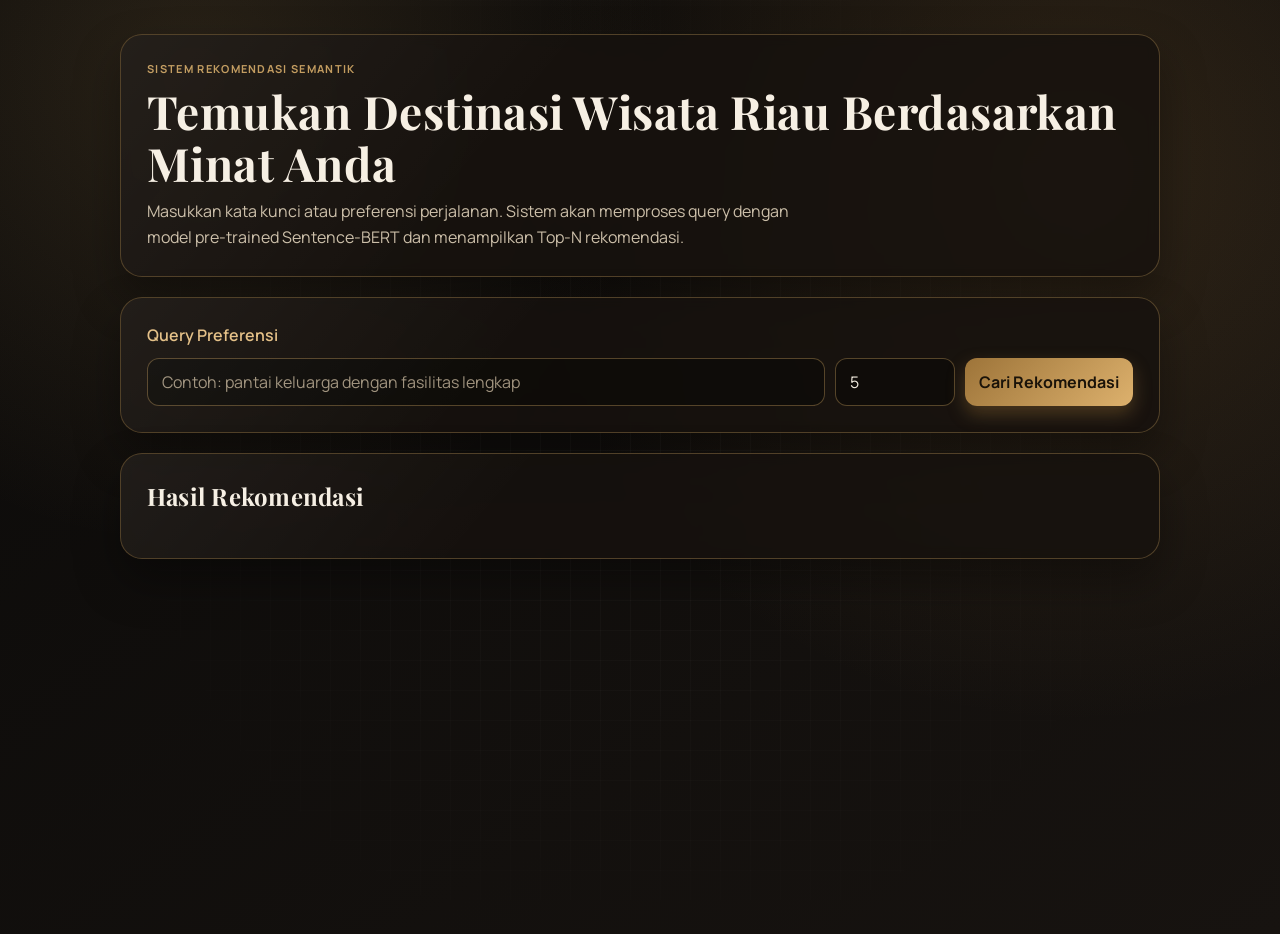
==== templates/index.html @ 0fe4cb05 "pertama" ====
<!DOCTYPE html>
<html lang="id">
  <head>
    <meta charset="UTF-8" />
    <meta name="viewport" content="width=device-width, initial-scale=1.0" />
    <title>Rekomendasi Wisata Riau</title>
    <link rel="preconnect" href="https://fonts.googleapis.com" />
    <link rel="preconnect" href="https://fonts.gstatic.com" crossorigin />
    <link
      href="https://fonts.googleapis.com/css2?family=Manrope:wght@400;500;700&family=Playfair+Display:wght@600;700&display=swap"
      rel="stylesheet"
    />
    <link rel="stylesheet" href="/static/style.css" />
  </head>
  <body>
    <main class="page">
      <section class="hero">
        <p class="eyebrow">Sistem Rekomendasi Semantik</p>
        <h1>Temukan Destinasi Wisata Riau Berdasarkan Minat Anda</h1>
        <p class="subtitle">
          Masukkan kata kunci atau preferensi perjalanan. Sistem akan memproses
          query dengan model pre-trained Sentence-BERT dan menampilkan Top-N
          rekomendasi.
        </p>
      </section>

      <section class="search-card">
        <form id="recommend-form">
          <label for="query">Query Preferensi</label>
          <div class="row">
            <input
              id="query"
              name="query"
              type="text"
              placeholder="Contoh: pantai keluarga dengan fasilitas lengkap"
              required
            />
            <input id="top_n" name="top_n" type="number" min="1" max="10" value="5" />
            <button type="submit">Cari Rekomendasi</button>
          </div>
        </form>
      </section>

      <section class="result-card">
        <h2>Hasil Rekomendasi</h2>
        <ul id="results"></ul>
      </section>
    </main>

    <script src="/static/script.js"></script>
  </body>
</html>
---- static/style.css ----
:root {
  --bg-1: #0b0a09;
  --bg-2: #171310;
  --panel: rgba(22, 18, 14, 0.82);
  --panel-edge: rgba(193, 154, 92, 0.35);
  --ink: #f6efe3;
  --muted: #ccbfa9;
  --accent: #c19a5c;
  --accent-strong: #e4bf84;
  --ring: rgba(193, 154, 92, 0.28);
}

* {
  box-sizing: border-box;
}

body {
  margin: 0;
  font-family: "Manrope", sans-serif;
  color: var(--ink);
  background:
    radial-gradient(circle at 15% 8%, rgba(193, 154, 92, 0.16), transparent 34%),
    radial-gradient(circle at 84% 18%, rgba(164, 121, 62, 0.2), transparent 42%),
    linear-gradient(145deg, var(--bg-1), var(--bg-2));
  min-height: 100vh;
  position: relative;
}

body::before {
  content: "";
  position: fixed;
  inset: 0;
  background-image: linear-gradient(rgba(255, 255, 255, 0.03) 1px, transparent 1px),
    linear-gradient(90deg, rgba(255, 255, 255, 0.03) 1px, transparent 1px);
  background-size: 30px 30px;
  mask-image: radial-gradient(circle at center, black, transparent 78%);
  pointer-events: none;
}

.page {
  width: min(1040px, 92vw);
  margin: 34px auto;
  display: grid;
  gap: 20px;
  animation: reveal 700ms ease-out;
}

.hero,
.search-card,
.result-card {
  background: var(--panel);
  backdrop-filter: blur(6px);
  border: 1px solid var(--panel-edge);
  border-radius: 22px;
  padding: 26px;
  box-shadow: 0 22px 45px rgba(0, 0, 0, 0.34);
  position: relative;
  overflow: hidden;
}

.hero::after,
.search-card::after,
.result-card::after {
  content: "";
  position: absolute;
  inset: 0;
  background: linear-gradient(130deg, rgba(255, 255, 255, 0.05), transparent 38%);
  pointer-events: none;
}

.eyebrow {
  margin: 0;
  color: var(--accent);
  font-weight: 700;
  letter-spacing: 0.12em;
  text-transform: uppercase;
  font-size: 11px;
}

h1 {
  margin: 10px 0;
  font-family: "Playfair Display", serif;
  font-size: clamp(28px, 3.7vw, 46px);
  line-height: 1.12;
  letter-spacing: 0.01em;
}

.subtitle {
  margin: 0;
  color: var(--muted);
  max-width: 68ch;
  line-height: 1.6;
}

label {
  display: block;
  font-weight: 600;
  margin-bottom: 12px;
  color: var(--accent-strong);
}

.row {
  display: grid;
  grid-template-columns: 1fr 120px auto;
  gap: 10px;
}

input,
button {
  border-radius: 12px;
  border: 1px solid rgba(193, 154, 92, 0.4);
  padding: 12px 14px;
  font: inherit;
}

input {
  color: var(--ink);
  background: rgba(12, 10, 8, 0.62);
}

input::placeholder {
  color: #9f927d;
}

input:focus {
  outline: 3px solid var(--ring);
  border-color: var(--accent);
}

button {
  border: 0;
  background: linear-gradient(135deg, #9d7439, #ddb16d);
  color: #1a1309;
  font-weight: 700;
  cursor: pointer;
  box-shadow: 0 8px 18px rgba(157, 116, 57, 0.38);
  transition: transform 200ms ease, filter 200ms ease;
}

button:hover {
  transform: translateY(-2px);
  filter: brightness(1.07);
}

.result-card h2 {
  margin-top: 0;
  font-family: "Playfair Display", serif;
  letter-spacing: 0.01em;
}

#results {
  list-style: none;
  margin: 0;
  padding: 0;
  display: grid;
  gap: 12px;
}

.item {
  border: 1px solid rgba(193, 154, 92, 0.26);
  border-radius: 14px;
  padding: 15px;
  background: linear-gradient(130deg, rgba(31, 25, 19, 0.96), rgba(16, 13, 10, 0.96));
  animation: rise 420ms ease-out;
}

.item h3 {
  margin: 0;
  font-family: "Playfair Display", serif;
  color: #f1dfbf;
}

.item p {
  margin: 8px 0 0;
  line-height: 1.55;
}

.meta {
  margin-top: 8px;
  color: var(--muted);
  font-size: 14px;
}

@keyframes reveal {
  from {
    opacity: 0;
    transform: translateY(10px);
  }
  to {
    opacity: 1;
    transform: translateY(0);
  }
}

@keyframes rise {
  from {
    opacity: 0;
    transform: translateY(6px);
  }
  to {
    opacity: 1;
    transform: translateY(0);
  }
}

@media (max-width: 780px) {
  .hero,
  .search-card,
  .result-card {
    padding: 20px;
  }

  .row {
    grid-template-columns: 1fr;
  }
}
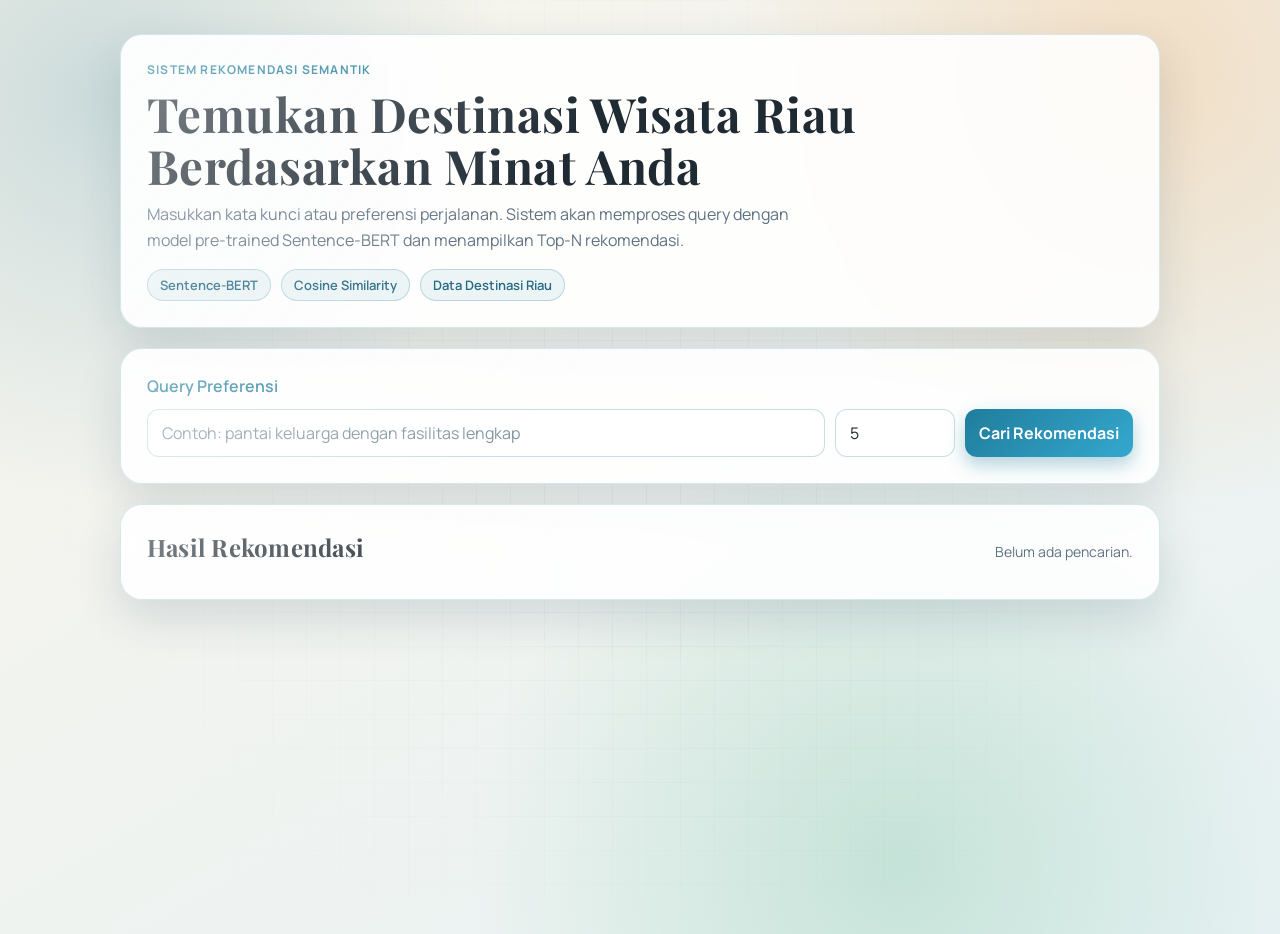
==== commit 0d2622d2: "mengubah tampilan ui Co-authored-by: Copilot <copilot@github.com>" ====
--- a/templates/index.html
+++ b/templates/index.html
@@ -22,6 +22,11 @@
           query dengan model pre-trained Sentence-BERT dan menampilkan Top-N
           rekomendasi.
         </p>
+        <div class="hero-tags">
+          <span class="hero-tag">Sentence-BERT</span>
+          <span class="hero-tag">Cosine Similarity</span>
+          <span class="hero-tag">Data Destinasi Riau</span>
+        </div>
       </section>
 
       <section class="search-card">
@@ -42,7 +47,10 @@
       </section>
 
       <section class="result-card">
-        <h2>Hasil Rekomendasi</h2>
+        <div class="result-head">
+          <h2>Hasil Rekomendasi</h2>
+          <p id="result-summary">Belum ada pencarian.</p>
+        </div>
         <ul id="results"></ul>
       </section>
     </main>
--- a/static/style.css
+++ b/static/style.css
@@ -1,13 +1,13 @@
 :root {
-  --bg-1: #0b0a09;
-  --bg-2: #171310;
-  --panel: rgba(22, 18, 14, 0.82);
-  --panel-edge: rgba(193, 154, 92, 0.35);
-  --ink: #f6efe3;
-  --muted: #ccbfa9;
-  --accent: #c19a5c;
-  --accent-strong: #e4bf84;
-  --ring: rgba(193, 154, 92, 0.28);
+  --bg-1: #f8f4eb;
+  --bg-2: #e8f2f4;
+  --panel: rgba(255, 255, 255, 0.88);
+  --panel-edge: rgba(29, 123, 155, 0.17);
+  --ink: #1f2a33;
+  --muted: #5f7282;
+  --accent: #1e7b9a;
+  --accent-strong: #f19b3f;
+  --ring: rgba(30, 123, 154, 0.22);
 }
 
 * {
@@ -19,9 +19,10 @@
   font-family: "Manrope", sans-serif;
   color: var(--ink);
   background:
-    radial-gradient(circle at 15% 8%, rgba(193, 154, 92, 0.16), transparent 34%),
-    radial-gradient(circle at 84% 18%, rgba(164, 121, 62, 0.2), transparent 42%),
-    linear-gradient(145deg, var(--bg-1), var(--bg-2));
+    radial-gradient(circle at 8% 10%, rgba(30, 123, 154, 0.2), transparent 28%),
+    radial-gradient(circle at 90% 8%, rgba(241, 155, 63, 0.24), transparent 30%),
+    radial-gradient(circle at 70% 92%, rgba(78, 178, 132, 0.24), transparent 34%),
+    linear-gradient(150deg, var(--bg-1), var(--bg-2));
   min-height: 100vh;
   position: relative;
 }
@@ -30,9 +31,9 @@
   content: "";
   position: fixed;
   inset: 0;
-  background-image: linear-gradient(rgba(255, 255, 255, 0.03) 1px, transparent 1px),
-    linear-gradient(90deg, rgba(255, 255, 255, 0.03) 1px, transparent 1px);
-  background-size: 30px 30px;
+  background-image: linear-gradient(rgba(24, 53, 66, 0.04) 1px, transparent 1px),
+    linear-gradient(90deg, rgba(24, 53, 66, 0.04) 1px, transparent 1px);
+  background-size: 34px 34px;
   mask-image: radial-gradient(circle at center, black, transparent 78%);
   pointer-events: none;
 }
@@ -42,18 +43,18 @@
   margin: 34px auto;
   display: grid;
   gap: 20px;
-  animation: reveal 700ms ease-out;
+  animation: reveal 620ms ease-out;
 }
 
 .hero,
 .search-card,
 .result-card {
   background: var(--panel);
-  backdrop-filter: blur(6px);
+  backdrop-filter: blur(8px);
   border: 1px solid var(--panel-edge);
   border-radius: 22px;
   padding: 26px;
-  box-shadow: 0 22px 45px rgba(0, 0, 0, 0.34);
+  box-shadow: 0 18px 45px rgba(31, 54, 76, 0.14);
   position: relative;
   overflow: hidden;
 }
@@ -64,7 +65,7 @@
   content: "";
   position: absolute;
   inset: 0;
-  background: linear-gradient(130deg, rgba(255, 255, 255, 0.05), transparent 38%);
+  background: linear-gradient(130deg, rgba(255, 255, 255, 0.45), transparent 42%);
   pointer-events: none;
 }
 
@@ -72,16 +73,16 @@
   margin: 0;
   color: var(--accent);
   font-weight: 700;
-  letter-spacing: 0.12em;
+  letter-spacing: 0.1em;
   text-transform: uppercase;
-  font-size: 11px;
+  font-size: 12px;
 }
 
 h1 {
   margin: 10px 0;
   font-family: "Playfair Display", serif;
-  font-size: clamp(28px, 3.7vw, 46px);
-  line-height: 1.12;
+  font-size: clamp(30px, 3.7vw, 48px);
+  line-height: 1.1;
   letter-spacing: 0.01em;
 }
 
@@ -90,13 +91,30 @@
   color: var(--muted);
   max-width: 68ch;
   line-height: 1.6;
+}
+
+.hero-tags {
+  margin-top: 16px;
+  display: flex;
+  flex-wrap: wrap;
+  gap: 10px;
+}
+
+.hero-tag {
+  padding: 6px 12px;
+  border-radius: 999px;
+  border: 1px solid rgba(30, 123, 154, 0.25);
+  background: rgba(30, 123, 154, 0.08);
+  font-size: 13px;
+  font-weight: 600;
+  color: #246a84;
 }
 
 label {
   display: block;
   font-weight: 600;
   margin-bottom: 12px;
-  color: var(--accent-strong);
+  color: var(--accent);
 }
 
 .row {
@@ -108,18 +126,18 @@
 input,
 button {
   border-radius: 12px;
-  border: 1px solid rgba(193, 154, 92, 0.4);
+  border: 1px solid rgba(30, 123, 154, 0.25);
   padding: 12px 14px;
   font: inherit;
 }
 
 input {
-  color: var(--ink);
-  background: rgba(12, 10, 8, 0.62);
+  color: #1d2a34;
+  background: rgba(255, 255, 255, 0.9);
 }
 
 input::placeholder {
-  color: #9f927d;
+  color: #8093a0;
 }
 
 input:focus {
@@ -129,23 +147,37 @@
 
 button {
   border: 0;
-  background: linear-gradient(135deg, #9d7439, #ddb16d);
-  color: #1a1309;
+  background: linear-gradient(135deg, #207d9c, #34a8cf);
+  color: #ffffff;
   font-weight: 700;
   cursor: pointer;
-  box-shadow: 0 8px 18px rgba(157, 116, 57, 0.38);
+  box-shadow: 0 8px 18px rgba(32, 125, 156, 0.34);
   transition: transform 200ms ease, filter 200ms ease;
 }
 
 button:hover {
   transform: translateY(-2px);
-  filter: brightness(1.07);
+  filter: saturate(1.08);
+}
+
+.result-head {
+  display: flex;
+  align-items: baseline;
+  justify-content: space-between;
+  gap: 12px;
+  margin-bottom: 10px;
 }
 
 .result-card h2 {
-  margin-top: 0;
+  margin: 0;
   font-family: "Playfair Display", serif;
   letter-spacing: 0.01em;
+}
+
+#result-summary {
+  margin: 0;
+  font-size: 14px;
+  color: var(--muted);
 }
 
 #results {
@@ -157,17 +189,23 @@
 }
 
 .item {
-  border: 1px solid rgba(193, 154, 92, 0.26);
+  border: 1px solid rgba(30, 123, 154, 0.22);
   border-radius: 14px;
-  padding: 15px;
-  background: linear-gradient(130deg, rgba(31, 25, 19, 0.96), rgba(16, 13, 10, 0.96));
+  padding: 16px;
+  background: linear-gradient(130deg, rgba(255, 255, 255, 0.92), rgba(240, 247, 250, 0.9));
   animation: rise 420ms ease-out;
+  transition: transform 180ms ease, box-shadow 180ms ease;
+}
+
+.item:hover {
+  transform: translateY(-2px);
+  box-shadow: 0 12px 24px rgba(31, 84, 107, 0.12);
 }
 
 .item h3 {
   margin: 0;
   font-family: "Playfair Display", serif;
-  color: #f1dfbf;
+  color: #1e3140;
 }
 
 .item p {
@@ -176,9 +214,51 @@
 }
 
 .meta {
-  margin-top: 8px;
+  margin-top: 10px;
   color: var(--muted);
   font-size: 14px;
+}
+
+.chip-row {
+  margin-top: 10px;
+  display: flex;
+  flex-wrap: wrap;
+  gap: 8px;
+}
+
+.chip {
+  display: inline-flex;
+  align-items: center;
+  padding: 5px 10px;
+  border-radius: 999px;
+  background: rgba(30, 123, 154, 0.1);
+  color: #1e6178;
+  border: 1px solid rgba(30, 123, 154, 0.2);
+  font-size: 12px;
+  font-weight: 600;
+}
+
+.score-wrap {
+  margin-top: 10px;
+}
+
+.score-label {
+  font-size: 13px;
+  color: #496575;
+}
+
+.score-track {
+  margin-top: 6px;
+  height: 8px;
+  border-radius: 999px;
+  background: rgba(30, 123, 154, 0.12);
+  overflow: hidden;
+}
+
+.score-fill {
+  height: 100%;
+  border-radius: 999px;
+  background: linear-gradient(90deg, #2a90b2, #f19b3f);
 }
 
 @keyframes reveal {
@@ -210,6 +290,11 @@
     padding: 20px;
   }
 
+  .result-head {
+    flex-direction: column;
+    align-items: flex-start;
+  }
+
   .row {
     grid-template-columns: 1fr;
   }
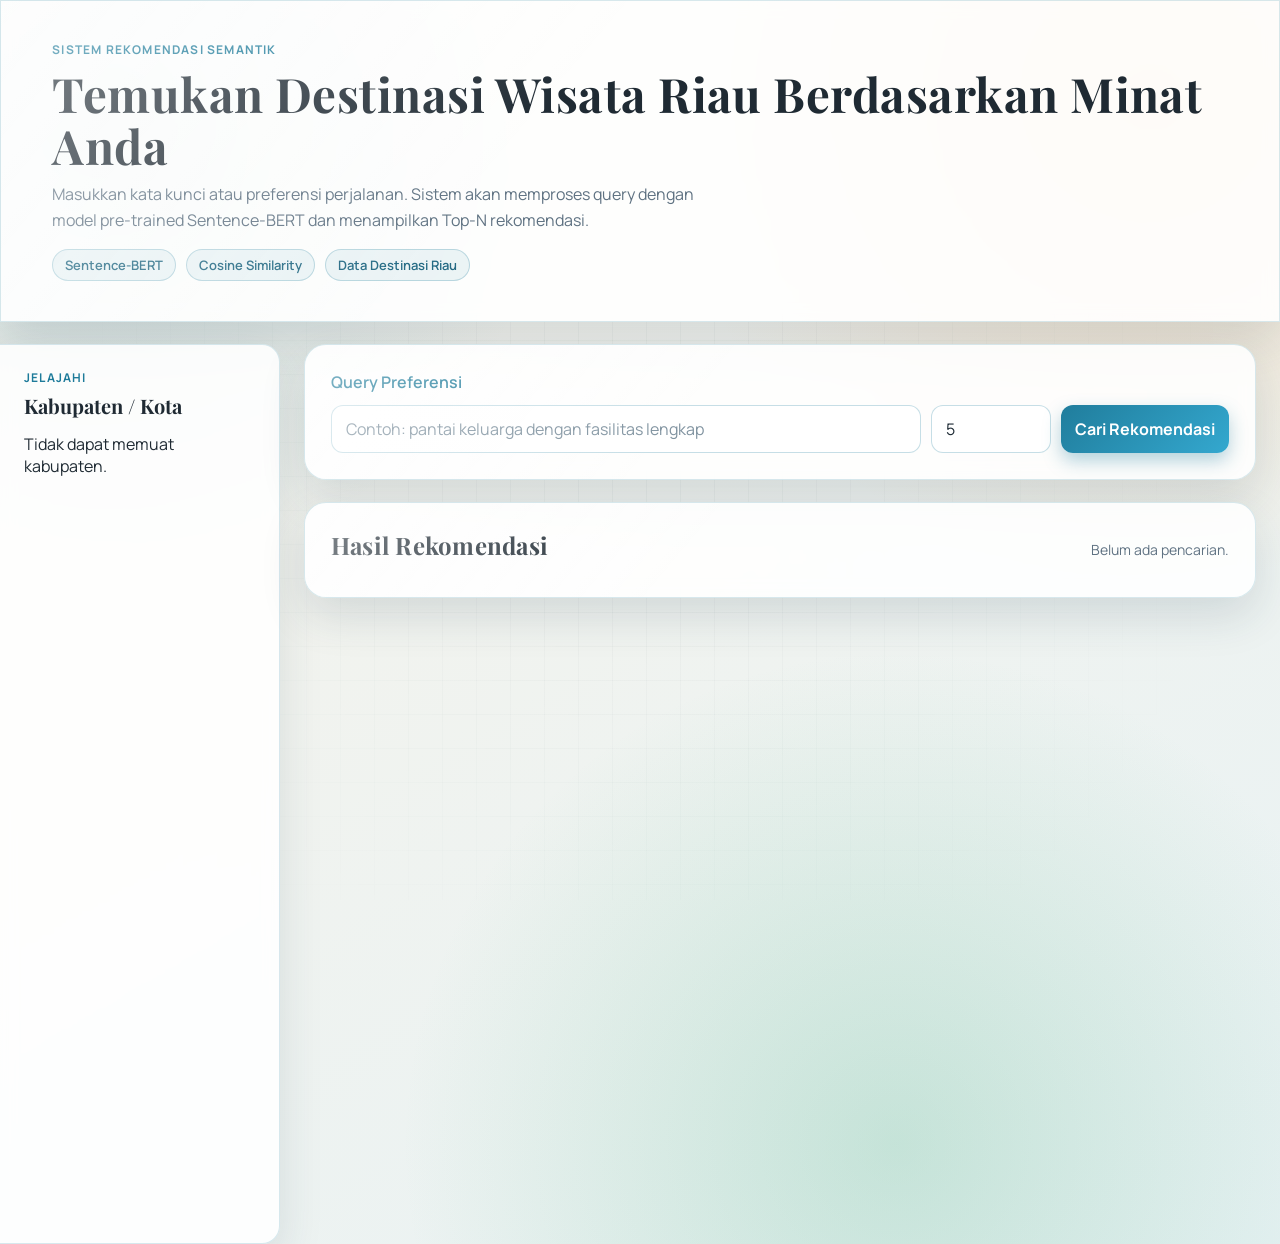
==== commit fcaf2d08: "penambahan lokasi dan sidebar" ====
--- a/templates/index.html
+++ b/templates/index.html
@@ -29,30 +29,40 @@
         </div>
       </section>
 
-      <section class="search-card">
-        <form id="recommend-form">
-          <label for="query">Query Preferensi</label>
-          <div class="row">
-            <input
-              id="query"
-              name="query"
-              type="text"
-              placeholder="Contoh: pantai keluarga dengan fasilitas lengkap"
-              required
-            />
-            <input id="top_n" name="top_n" type="number" min="1" max="10" value="5" />
-            <button type="submit">Cari Rekomendasi</button>
-          </div>
-        </form>
-      </section>
+      <div class="layout">
+        <aside class="sidebar">
+          <p class="eyebrow">Jelajahi</p>
+          <h2>Kabupaten / Kota</h2>
+          <ul id="location-list" class="location-list"></ul>
+        </aside>
 
-      <section class="result-card">
-        <div class="result-head">
-          <h2>Hasil Rekomendasi</h2>
-          <p id="result-summary">Belum ada pencarian.</p>
+        <div class="main-col">
+          <section class="search-card">
+            <form id="recommend-form">
+              <label for="query">Query Preferensi</label>
+              <div class="row">
+                <input
+                  id="query"
+                  name="query"
+                  type="text"
+                  placeholder="Contoh: pantai keluarga dengan fasilitas lengkap"
+                  required
+                />
+                <input id="top_n" name="top_n" type="number" min="1" max="10" value="5" />
+                <button type="submit">Cari Rekomendasi</button>
+              </div>
+            </form>
+          </section>
+
+          <section class="result-card">
+            <div class="result-head">
+              <h2 id="result-title">Hasil Rekomendasi</h2>
+              <p id="result-summary">Belum ada pencarian.</p>
+            </div>
+            <ul id="results"></ul>
+          </section>
         </div>
-        <ul id="results"></ul>
-      </section>
+      </div>
     </main>
 
     <script src="/static/script.js"></script>
--- a/static/style.css
+++ b/static/style.css
@@ -39,10 +39,10 @@
 }
 
 .page {
-  width: min(1040px, 92vw);
-  margin: 34px auto;
-  display: grid;
-  gap: 20px;
+  width: 100%;
+  margin: 0;
+  display: grid;
+  gap: 22px;
   animation: reveal 620ms ease-out;
 }
 
@@ -59,6 +59,13 @@
   overflow: hidden;
 }
 
+/* Header full-bleed: menempel tepi kiri & kanan jendela */
+.hero {
+  width: 100%;
+  border-radius: 0;
+  padding: 40px clamp(24px, 4vw, 56px);
+}
+
 .hero::after,
 .search-card::after,
 .result-card::after {
@@ -202,6 +209,17 @@
   box-shadow: 0 12px 24px rgba(31, 84, 107, 0.12);
 }
 
+.item-link {
+  display: block;
+  color: inherit;
+  text-decoration: none;
+}
+
+.item-link:focus-visible {
+  outline: 3px solid var(--ring);
+  border-radius: 10px;
+}
+
 .item h3 {
   margin: 0;
   font-family: "Playfair Display", serif;
@@ -211,6 +229,22 @@
 .item p {
   margin: 8px 0 0;
   line-height: 1.55;
+}
+
+.gallery {
+  margin-top: 12px;
+  display: grid;
+  grid-template-columns: repeat(3, minmax(0, 1fr));
+  gap: 8px;
+}
+
+.gallery img {
+  width: 100%;
+  height: 110px;
+  object-fit: cover;
+  border-radius: 10px;
+  border: 1px solid rgba(30, 123, 154, 0.18);
+  background: #d9e7ed;
 }
 
 .meta {
@@ -261,6 +295,82 @@
   background: linear-gradient(90deg, #2a90b2, #f19b3f);
 }
 
+.detail-page {
+  max-width: min(1200px, 96vw);
+  margin: 24px auto;
+  gap: 16px;
+}
+
+.detail-hero {
+  padding-top: 20px;
+}
+
+.back-link {
+  display: inline-flex;
+  margin-bottom: 12px;
+  color: #1f6c87;
+  font-weight: 600;
+  text-decoration: none;
+}
+
+.back-link:hover {
+  text-decoration: underline;
+}
+
+.detail-gallery {
+  display: grid;
+  grid-template-columns: repeat(3, minmax(0, 1fr));
+  gap: 10px;
+}
+
+.detail-gallery img {
+  width: 100%;
+  height: 230px;
+  object-fit: cover;
+  border-radius: 12px;
+  border: 1px solid rgba(30, 123, 154, 0.2);
+  background: #d9e7ed;
+}
+
+.detail-card {
+  max-width: 720px;
+}
+
+.detail-card h1 {
+  margin: 6px 0 0;
+  font-size: clamp(24px, 3.2vw, 38px);
+}
+
+.detail-heading {
+  margin: 18px 0 0;
+  font-size: 15px;
+  font-weight: 700;
+  letter-spacing: 0.02em;
+  color: var(--accent);
+}
+
+.detail-description {
+  margin: 8px 0 0;
+  font-size: 16px;
+  line-height: 1.7;
+  color: var(--ink);
+}
+
+.detail-card .meta {
+  margin-top: 14px;
+  padding-top: 14px;
+  border-top: 1px solid rgba(30, 123, 154, 0.15);
+}
+
+.detail-map {
+  margin-top: 12px;
+  height: 260px;
+  border: 1px solid rgba(30, 123, 154, 0.2);
+  border-radius: 12px;
+  overflow: hidden;
+  z-index: 0;
+}
+
 @keyframes reveal {
   from {
     opacity: 0;
@@ -298,4 +408,109 @@
   .row {
     grid-template-columns: 1fr;
   }
-}
+
+  .gallery {
+    grid-template-columns: 1fr;
+  }
+
+  .gallery img {
+    height: 170px;
+  }
+
+  .detail-gallery {
+    grid-template-columns: 1fr;
+  }
+
+  .detail-gallery img {
+    height: 210px;
+  }
+}
+
+.layout {
+  display: grid;
+  grid-template-columns: 280px 1fr;
+  gap: 0;
+  align-items: start;
+}
+
+.sidebar {
+  background: var(--panel);
+  backdrop-filter: blur(8px);
+  border: 1px solid var(--panel-edge);
+  border-left: none;
+  position: sticky;
+  top: 0;
+  align-self: start;
+  height: 100vh;
+  border-radius: 0 18px 18px 0;
+  box-shadow: 0 18px 45px rgba(31, 54, 76, 0.12);
+  padding: 24px;
+  overflow-y: auto;
+}
+
+.sidebar h2 {
+  margin: 6px 0 14px;
+  font-family: "Playfair Display", serif;
+  font-size: 20px;
+}
+
+.location-list {
+  list-style: none;
+  margin: 0;
+  padding: 0;
+  display: grid;
+  gap: 6px;
+}
+
+.location-btn {
+  width: 100%;
+  text-align: left;
+  border: 1px solid rgba(30, 123, 154, 0.18);
+  border-radius: 12px;
+  background: rgba(255, 255, 255, 0.7);
+  color: var(--ink);
+  font-weight: 600;
+  font-size: 14px;
+  padding: 10px 12px;
+  cursor: pointer;
+  transition: background 160ms ease, transform 160ms ease, box-shadow 160ms ease;
+}
+
+.location-btn:hover {
+  background: rgba(30, 123, 154, 0.08);
+  transform: translateX(2px);
+}
+
+.location-btn.active {
+  background: linear-gradient(135deg, #207d9c, #34a8cf);
+  color: #fff;
+  border-color: transparent;
+}
+
+.main-col {
+  display: grid;
+  gap: 22px;
+  min-width: 0;
+  padding: 0 24px 24px 24px;
+}
+
+@media (max-width: 780px) {
+  .layout {
+    grid-template-columns: 1fr;
+  }
+
+  .sidebar {
+    position: static;
+    height: auto;
+    border-radius: 16px;
+    margin: 0 16px;
+  }
+
+  .hero {
+    padding: 28px 16px;
+  }
+
+  .main-col {
+    padding: 0 16px 16px 16px;
+  }
+}
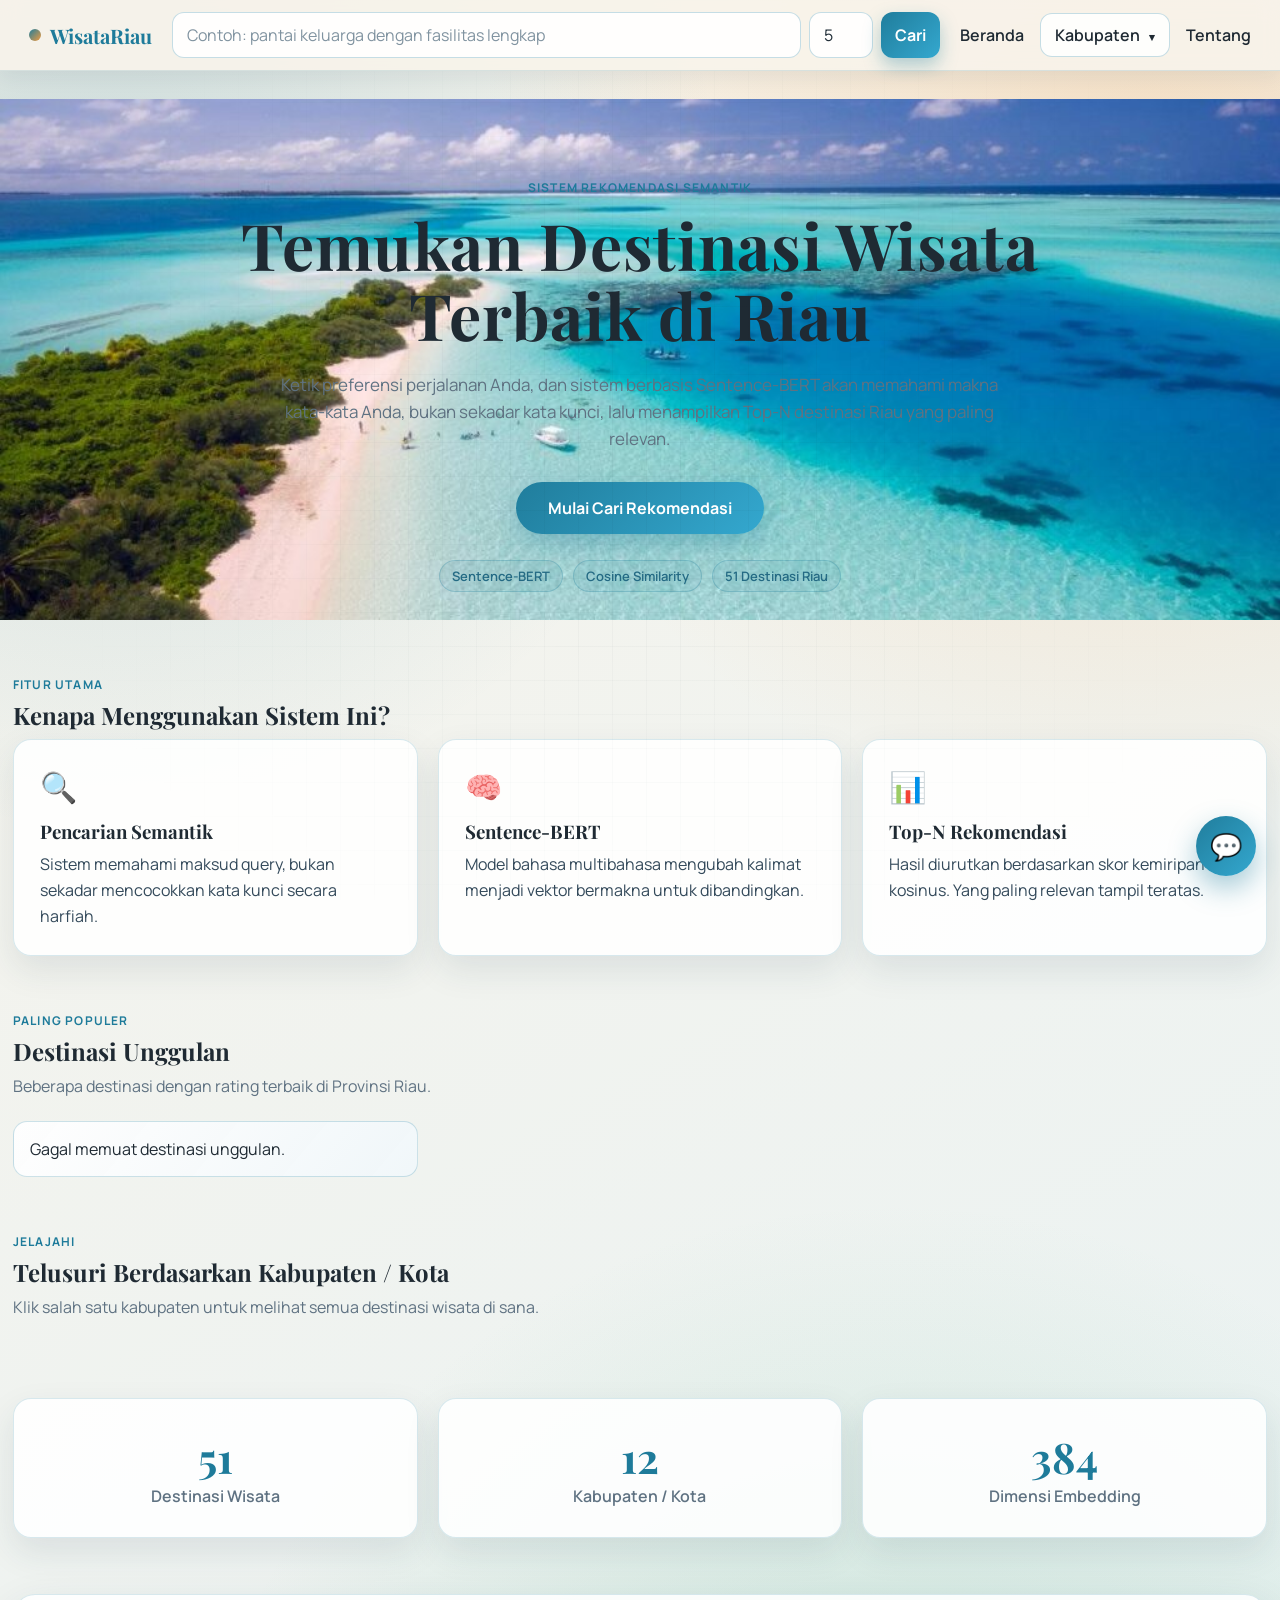
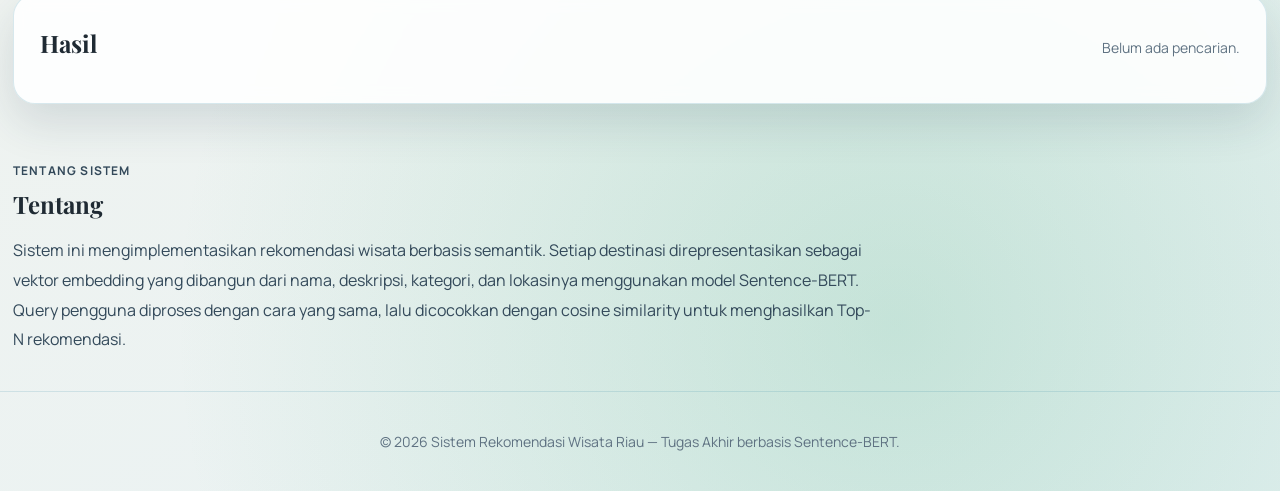
==== commit 0c90dc91: "update maps + dashboard" ====
--- a/templates/index.html
+++ b/templates/index.html
@@ -13,57 +13,156 @@
     <link rel="stylesheet" href="/static/style.css" />
   </head>
   <body>
-    <main class="page">
-      <section class="hero">
+    <header class="navbar">
+      <div class="navbar-inner">
+        <a class="brand" href="#beranda">
+          <span class="brand-dot"></span> WisataRiau
+        </a>
+        <form id="recommend-form" class="navbar-search">
+          <input
+            id="query"
+            name="query"
+            type="text"
+            placeholder="Contoh: pantai keluarga dengan fasilitas lengkap"
+            required
+          />
+          <input id="top_n" name="top_n" type="number" min="1" max="10" value="5" />
+          <button type="submit">Cari</button>
+        </form>
+        <nav class="nav-menu">
+          <a href="#beranda">Beranda</a>
+          <div class="dropdown">
+            <button id="locations-toggle" class="dropdown-toggle" type="button">
+              Kabupaten <span class="caret">&#9662;</span>
+            </button>
+            <ul id="location-dropdown" class="dropdown-menu"></ul>
+          </div>
+          <a href="#tentang">Tentang</a>
+        </nav>
+      </div>
+    </header>
+
+    <main class="landing">
+      <section id="beranda" class="landing-hero">
         <p class="eyebrow">Sistem Rekomendasi Semantik</p>
-        <h1>Temukan Destinasi Wisata Riau Berdasarkan Minat Anda</h1>
+        <h1>Temukan Destinasi Wisata Terbaik di Riau</h1>
         <p class="subtitle">
-          Masukkan kata kunci atau preferensi perjalanan. Sistem akan memproses
-          query dengan model pre-trained Sentence-BERT dan menampilkan Top-N
-          rekomendasi.
+          Ketik preferensi perjalanan Anda, dan sistem berbasis Sentence-BERT
+          akan memahami makna kata-kata Anda, bukan sekadar kata kunci, lalu
+          menampilkan Top-N destinasi Riau yang paling relevan.
         </p>
+        <div class="hero-cta">
+          <a class="cta-btn" href="#hasil">Mulai Cari Rekomendasi</a>
+        </div>
         <div class="hero-tags">
           <span class="hero-tag">Sentence-BERT</span>
           <span class="hero-tag">Cosine Similarity</span>
-          <span class="hero-tag">Data Destinasi Riau</span>
+          <span class="hero-tag">51 Destinasi Riau</span>
         </div>
       </section>
 
-      <div class="layout">
-        <aside class="sidebar">
-          <p class="eyebrow">Jelajahi</p>
-          <h2>Kabupaten / Kota</h2>
-          <ul id="location-list" class="location-list"></ul>
-        </aside>
+      <section class="features">
+        <p class="eyebrow">Fitur Utama</p>
+        <h2>Kenapa Menggunakan Sistem Ini?</h2>
+        <div class="feature-grid">
+          <article class="feature-card">
+            <span class="feature-icon">&#128269;</span>
+            <h3>Pencarian Semantik</h3>
+            <p>Sistem memahami maksud query, bukan sekadar mencocokkan kata kunci secara harfiah.</p>
+          </article>
+          <article class="feature-card">
+            <span class="feature-icon">&#129504;</span>
+            <h3>Sentence-BERT</h3>
+            <p>Model bahasa multibahasa mengubah kalimat menjadi vektor bermakna untuk dibandingkan.</p>
+          </article>
+          <article class="feature-card">
+            <span class="feature-icon">&#128202;</span>
+            <h3>Top-N Rekomendasi</h3>
+            <p>Hasil diurutkan berdasarkan skor kemiripan kosinus. Yang paling relevan tampil teratas.</p>
+          </article>
+        </div>
+      </section>
 
-        <div class="main-col">
-          <section class="search-card">
-            <form id="recommend-form">
-              <label for="query">Query Preferensi</label>
-              <div class="row">
-                <input
-                  id="query"
-                  name="query"
-                  type="text"
-                  placeholder="Contoh: pantai keluarga dengan fasilitas lengkap"
-                  required
-                />
-                <input id="top_n" name="top_n" type="number" min="1" max="10" value="5" />
-                <button type="submit">Cari Rekomendasi</button>
-              </div>
-            </form>
-          </section>
+      <section id="unggulan" class="featured">
+        <p class="eyebrow">Paling Populer</p>
+        <h2>Destinasi Unggulan</h2>
+        <p class="section-sub">Beberapa destinasi dengan rating terbaik di Provinsi Riau.</p>
+        <ul id="featured-list" class="featured-grid"></ul>
+      </section>
+      <section id="kabupaten" class="locations-section">
+        <p class="eyebrow">Jelajahi</p>
+        <h2>Telusuri Berdasarkan Kabupaten / Kota</h2>
+        <p class="section-sub">Klik salah satu kabupaten untuk melihat semua destinasi wisata di sana.</p>
+        <ul id="location-grid" class="location-grid"></ul>
+      </section>
 
-          <section class="result-card">
-            <div class="result-head">
-              <h2 id="result-title">Hasil Rekomendasi</h2>
-              <p id="result-summary">Belum ada pencarian.</p>
-            </div>
-            <ul id="results"></ul>
-          </section>
+      <section class="stats">
+        <div class="stat">
+          <strong id="stat-destinations">51</strong>
+          <span>Destinasi Wisata</span>
         </div>
+        <div class="stat">
+          <strong id="stat-locations">12</strong>
+          <span>Kabupaten / Kota</span>
+        </div>
+        <div class="stat">
+          <strong>384</strong>
+          <span>Dimensi Embedding</span>
+        </div>
+      </section>
+
+      <section id="hasil" class="results-section">
+        <div class="result-head">
+          <h2 id="result-title">Hasil</h2>
+          <p id="result-summary">Belum ada pencarian.</p>
+        </div>
+        <ul id="results"></ul>
+      </section>
+
+      <section id="tentang" class="about">
+        <p class="eyebrow">Tentang Sistem</p>
+        <h2>Tentang</h2>
+        <p>
+          Sistem ini mengimplementasikan rekomendasi wisata berbasis semantik.
+          Setiap destinasi direpresentasikan sebagai vektor embedding yang
+          dibangun dari nama, deskripsi, kategori, dan lokasinya menggunakan
+          model Sentence-BERT. Query pengguna diproses dengan cara yang sama,
+          lalu dicocokkan dengan cosine similarity untuk menghasilkan Top-N
+          rekomendasi.
+        </p>
+      </section>
+    </main>
+
+    <div class="chatbot">
+      <div id="chatbot-panel" class="chatbot-panel">
+        <div class="chatbot-header">
+          <span class="chatbot-avatar">🤖</span>
+          <div>
+            <strong>WisataRiau Assistant</strong>
+            <small>Asisten wisata Riau</small>
+          </div>
+          <button id="chatbot-close" class="chatbot-close" type="button" aria-label="Tutup">&times;</button>
+        </div>
+        <div id="chatbot-messages" class="chatbot-messages">
+          <div class="chat-msg bot">Halo! 👋 Tanyakan apa saja tentang destinasi wisata Riau.</div>
+        </div>
+        <form id="chatbot-form" class="chatbot-form">
+          <input id="chatbot-input" type="text" placeholder="Tulis pesan..." autocomplete="off" />
+          <button type="submit" aria-label="Kirim">&#10148;</button>
+        </form>
       </div>
-    </main>
+      <button id="chatbot-toggle" class="chatbot-toggle" type="button" aria-label="Buka chatbot">
+        <span class="chatbot-icon">&#128172;</span>
+        <span class="chatbot-close-icon">&times;</span>
+      </button>
+    </div>
+
+    <footer class="site-footer">
+      <p>
+        &copy; 2026 Sistem Rekomendasi Wisata Riau &mdash; Tugas Akhir
+        berbasis Sentence-BERT.
+      </p>
+    </footer>
 
     <script src="/static/script.js"></script>
   </body>
--- a/static/style.css
+++ b/static/style.css
@@ -16,6 +16,7 @@
 
 body {
   margin: 0;
+  overflow-x: hidden;
   font-family: "Manrope", sans-serif;
   color: var(--ink);
   background:
@@ -334,6 +335,11 @@
 
 .detail-card {
   max-width: 720px;
+}
+
+/* Deskripsi & Lokasi (bukan kartu nama pertama) selebar galeri */
+.detail-page .detail-card:not(:first-child) {
+  max-width: none;
 }
 
 .detail-card h1 {
@@ -514,3 +520,547 @@
     padding: 0 16px 16px 16px;
   }
 }
+/* ============ Landing page ============ */
+.landing {
+  width: min(1400px, 98vw);
+  margin: 0 auto;
+  padding: 28px 0 0;
+  display: grid;
+  gap: 56px;
+}
+
+/* Navbar */
+.navbar {
+  position: sticky;
+  top: 0;
+  z-index: 200;
+  background: rgba(248, 244, 235, 0.92);
+  backdrop-filter: blur(10px);
+  border-bottom: 1px solid rgba(30, 123, 154, 0.15);
+  box-shadow: 0 6px 18px rgba(31, 54, 76, 0.08);
+}
+
+.navbar-inner {
+  width: min(1400px, 98vw);
+  margin: 0 auto;
+  display: grid;
+  grid-template-columns: auto minmax(0, 1fr) auto;
+  align-items: center;
+  gap: 20px;
+  padding: 12px 16px;
+}
+
+.brand {
+  display: inline-flex;
+  align-items: center;
+  gap: 9px;
+  font-family: "Playfair Display", serif;
+  font-weight: 700;
+  font-size: 20px;
+  color: var(--accent);
+  text-decoration: none;
+  white-space: nowrap;
+}
+
+.brand-dot {
+  width: 12px;
+  height: 12px;
+  border-radius: 50%;
+  background: linear-gradient(135deg, #207d9c, #f19b3f);
+}
+
+.navbar-search {
+  display: grid;
+  grid-template-columns: minmax(0, 1fr) 64px auto;
+  gap: 8px;
+}
+
+.navbar-search input {
+  padding: 10px 14px;
+}
+
+.nav-menu {
+  display: flex;
+  align-items: center;
+  gap: 16px;
+}
+
+.nav-menu > a {
+  text-decoration: none;
+  font-weight: 600;
+  color: var(--ink);
+}
+
+.nav-menu > a:hover {
+  color: var(--accent);
+}
+
+.dropdown {
+  position: relative;
+}
+
+.dropdown-toggle {
+  border: 1px solid rgba(30, 123, 154, 0.25);
+  background: rgba(255, 255, 255, 0.85);
+  color: var(--ink);
+  font-weight: 600;
+  padding: 10px 14px;
+  box-shadow: none;
+}
+
+.caret {
+  margin-left: 6px;
+  font-size: 11px;
+}
+
+.dropdown-menu {
+  position: absolute;
+  right: 0;
+  top: calc(100% + 10px);
+  list-style: none;
+  margin: 0;
+  padding: 8px;
+  min-width: 230px;
+  background: #fff;
+  border: 1px solid var(--panel-edge);
+  border-radius: 14px;
+  box-shadow: 0 16px 40px rgba(31, 54, 76, 0.18);
+  display: none;
+  max-height: 70vh;
+  overflow-y: auto;
+}
+
+.dropdown-menu.open {
+  display: grid;
+  gap: 4px;
+}
+
+.dropdown-item {
+  width: 100%;
+  text-align: left;
+  border: 0;
+  background: transparent;
+  padding: 9px 12px;
+  border-radius: 8px;
+  font-weight: 600;
+  font-size: 14px;
+  color: var(--ink);
+  cursor: pointer;
+}
+
+.dropdown-item:hover {
+  background: rgba(30, 123, 154, 0.08);
+}
+
+/* Hero */
+.landing-hero {
+  text-align: center;
+  padding: 80px clamp(24px, 6vw, 56px) 28px;
+  margin-left: calc(50% - 50vw);
+  margin-right: calc(50% - 50vw);
+  border-radius: 0;
+  background: url("/static/images/Bengkalis/PantaiRupatUtara/Rupat2.jpg") center / cover no-repeat;
+}
+
+.landing-hero h1 {
+  max-width: 900px;
+  margin: 14px auto 0;
+  font-size: clamp(34px, 5.4vw, 64px);
+}
+
+.landing-hero .subtitle {
+  margin: 20px auto 0;
+  max-width: 720px;
+  font-size: 17px;
+}
+
+.hero-cta {
+  margin-top: 30px;
+}
+
+.cta-btn {
+  display: inline-block;
+  padding: 15px 32px;
+  border-radius: 999px;
+  background: linear-gradient(135deg, #207d9c, #34a8cf);
+  color: #fff;
+  font-weight: 700;
+  font-size: 16px;
+  text-decoration: none;
+  box-shadow: 0 10px 24px rgba(32, 125, 156, 0.35);
+  transition: transform 180ms ease, box-shadow 180ms ease;
+}
+
+.cta-btn:hover {
+  transform: translateY(-2px);
+  box-shadow: 0 14px 30px rgba(32, 125, 156, 0.42);
+}
+
+.landing-hero .hero-tags {
+  justify-content: center;
+  margin-top: 26px;
+}
+
+/* Section headings */
+.features h2,
+.featured h2,
+.locations-section h2,
+.results-section h2,
+.about h2 {
+  font-family: "Playfair Display", serif;
+  margin: 6px 0 8px;
+}
+
+.section-sub {
+  color: var(--muted);
+  margin: 0 0 24px;
+}
+
+/* Features */
+.feature-grid {
+  display: grid;
+  grid-template-columns: repeat(3, 1fr);
+  gap: 20px;
+}
+
+.feature-card {
+  background: var(--panel);
+  border: 1px solid var(--panel-edge);
+  border-radius: 18px;
+  padding: 26px;
+  box-shadow: 0 14px 34px rgba(31, 54, 76, 0.1);
+}
+
+.feature-icon {
+  font-size: 30px;
+}
+
+.feature-card h3 {
+  margin: 12px 0 8px;
+  font-family: "Playfair Display", serif;
+}
+
+.feature-card p {
+  margin: 0;
+  line-height: 1.6;
+  color: #33495a;
+}
+
+/* Featured destinations */
+.featured-grid {
+  list-style: none;
+  margin: 0;
+  padding: 0;
+  display: grid;
+  grid-template-columns: repeat(3, 1fr);
+  gap: 20px;
+}
+
+.featured-card {
+  display: block;
+  height: 100%;
+  background: var(--panel);
+  border: 1px solid var(--panel-edge);
+  border-radius: 18px;
+  overflow: hidden;
+  box-shadow: 0 14px 34px rgba(31, 54, 76, 0.1);
+  transition: transform 180ms ease, box-shadow 180ms ease;
+}
+
+.featured-card:hover {
+  transform: translateY(-3px);
+  box-shadow: 0 18px 40px rgba(31, 54, 76, 0.16);
+}
+
+.featured-media img {
+  width: 100%;
+  height: 170px;
+  object-fit: cover;
+  display: block;
+  background: #d9e7ed;
+}
+
+.featured-body {
+  padding: 16px 18px 18px;
+}
+
+.featured-body h3 {
+  margin: 0 0 10px;
+  font-family: "Playfair Display", serif;
+  font-size: 18px;
+}
+
+/* Location grid */
+.location-grid {
+  list-style: none;
+  margin: 0;
+  padding: 0;
+  display: grid;
+  grid-template-columns: repeat(4, 1fr);
+  gap: 12px;
+}
+
+.location-grid .location-btn {
+  text-align: center;
+  padding: 16px 12px;
+  border-radius: 14px;
+  font-size: 15px;
+}
+
+/* Stats */
+.stats {
+  display: grid;
+  grid-template-columns: repeat(3, 1fr);
+  gap: 20px;
+}
+
+.stat {
+  text-align: center;
+  padding: 30px;
+  background: var(--panel);
+  border: 1px solid var(--panel-edge);
+  border-radius: 18px;
+  box-shadow: 0 14px 34px rgba(31, 54, 76, 0.1);
+}
+
+.stat strong {
+  display: block;
+  font-family: "Playfair Display", serif;
+  font-size: 42px;
+  color: var(--accent);
+}
+
+.stat span {
+  color: var(--muted);
+  font-weight: 600;
+}
+
+/* Results section */
+.results-section {
+  background: var(--panel);
+  backdrop-filter: blur(8px);
+  border: 1px solid var(--panel-edge);
+  border-radius: 22px;
+  padding: 26px;
+  box-shadow: 0 18px 45px rgba(31, 54, 76, 0.14);
+}
+
+/* About & footer */
+.about p {
+  max-width: 860px;
+  line-height: 1.85;
+  color: #33495a;
+}
+
+.site-footer {
+  margin-top: 20px;
+  padding: 26px 16px;
+  text-align: center;
+  border-top: 1px solid rgba(30, 123, 154, 0.15);
+  color: var(--muted);
+  font-size: 14px;
+}
+
+/* Responsive landing */
+@media (max-width: 980px) {
+  .feature-grid,
+  .featured-grid,
+  .stats {
+    grid-template-columns: repeat(2, 1fr);
+  }
+
+  .location-grid {
+    grid-template-columns: repeat(2, 1fr);
+  }
+
+  .navbar-inner {
+    grid-template-columns: 1fr;
+    gap: 12px;
+  }
+
+  .nav-menu {
+    justify-content: center;
+  }
+}
+
+@media (max-width: 640px) {
+  .feature-grid,
+  .featured-grid,
+  .stats {
+    grid-template-columns: 1fr;
+  }
+
+  .navbar-search {
+    grid-template-columns: 1fr 56px;
+  }
+
+  .navbar-search input[type="number"] {
+    display: none;
+  }
+}
+/* ============ Chatbot UI (floating) ============ */
+.chatbot {
+  position: fixed;
+  right: 24px;
+  bottom: 24px;
+  z-index: 300;
+}
+
+.chatbot-toggle {
+  width: 60px;
+  height: 60px;
+  border-radius: 50%;
+  border: 0;
+  padding: 0;
+  display: grid;
+  place-items: center;
+  font-size: 26px;
+  background: linear-gradient(135deg, #207d9c, #34a8cf);
+  color: #fff;
+  cursor: pointer;
+  box-shadow: 0 12px 28px rgba(32, 125, 156, 0.4);
+  transition: transform 180ms ease, filter 180ms ease;
+}
+
+.chatbot-toggle:hover {
+  transform: scale(1.06);
+  filter: saturate(1.1);
+}
+
+.chatbot-close-icon {
+  display: none;
+  font-size: 34px;
+  line-height: 1;
+}
+
+.chatbot.open .chatbot-icon {
+  display: none;
+}
+
+.chatbot.open .chatbot-close-icon {
+  display: inline;
+}
+
+.chatbot-panel {
+  display: none;
+  position: absolute;
+  right: 0;
+  bottom: calc(100% + 14px);
+  width: min(340px, 92vw);
+  max-height: min(480px, 72vh);
+  flex-direction: column;
+  background: #fff;
+  border: 1px solid var(--panel-edge);
+  border-radius: 18px;
+  box-shadow: 0 24px 60px rgba(15, 32, 43, 0.28);
+  overflow: hidden;
+}
+
+.chatbot.open .chatbot-panel {
+  display: flex;
+}
+
+.chatbot-header {
+  display: flex;
+  align-items: center;
+  gap: 10px;
+  padding: 14px 16px;
+  background: linear-gradient(135deg, #207d9c, #34a8cf);
+  color: #fff;
+}
+
+.chatbot-avatar {
+  width: 38px;
+  height: 38px;
+  border-radius: 50%;
+  background: rgba(255, 255, 255, 0.22);
+  display: grid;
+  place-items: center;
+  font-size: 20px;
+}
+
+.chatbot-header strong {
+  display: block;
+  font-size: 15px;
+  line-height: 1.3;
+}
+
+.chatbot-header small {
+  opacity: 0.85;
+  font-size: 12px;
+}
+
+.chatbot-close {
+  margin-left: auto;
+  width: 30px;
+  height: 30px;
+  border: 0;
+  border-radius: 50%;
+  background: rgba(255, 255, 255, 0.2);
+  color: #fff;
+  font-size: 18px;
+  line-height: 1;
+  cursor: pointer;
+}
+
+.chatbot-messages {
+  display: flex;
+  flex-direction: column;
+  gap: 8px;
+  padding: 14px;
+  height: 300px;
+  overflow-y: auto;
+  background: #f4f8fa;
+}
+
+.chat-msg {
+  max-width: 80%;
+  padding: 10px 13px;
+  border-radius: 14px;
+  font-size: 14px;
+  line-height: 1.5;
+  word-break: break-word;
+}
+
+.chat-msg.bot {
+  align-self: flex-start;
+  background: #fff;
+  border: 1px solid var(--panel-edge);
+  border-bottom-left-radius: 4px;
+  color: var(--ink);
+}
+
+.chat-msg.user {
+  align-self: flex-end;
+  background: linear-gradient(135deg, #2a90b2, #34a8cf);
+  color: #fff;
+  border-bottom-right-radius: 4px;
+}
+
+.chatbot-form {
+  display: flex;
+  gap: 8px;
+  padding: 12px;
+  border-top: 1px solid rgba(30, 123, 154, 0.15);
+  background: #fff;
+}
+
+.chatbot-form input {
+  flex: 1;
+  min-width: 0;
+  padding: 11px 14px;
+}
+
+.chatbot-form button {
+  width: 44px;
+  height: 44px;
+  flex: 0 0 44px;
+  padding: 0;
+  border-radius: 50%;
+  font-size: 16px;
+}
+
+.chatbot-form.busy button {
+  opacity: 0.6;
+  pointer-events: none;
+}
